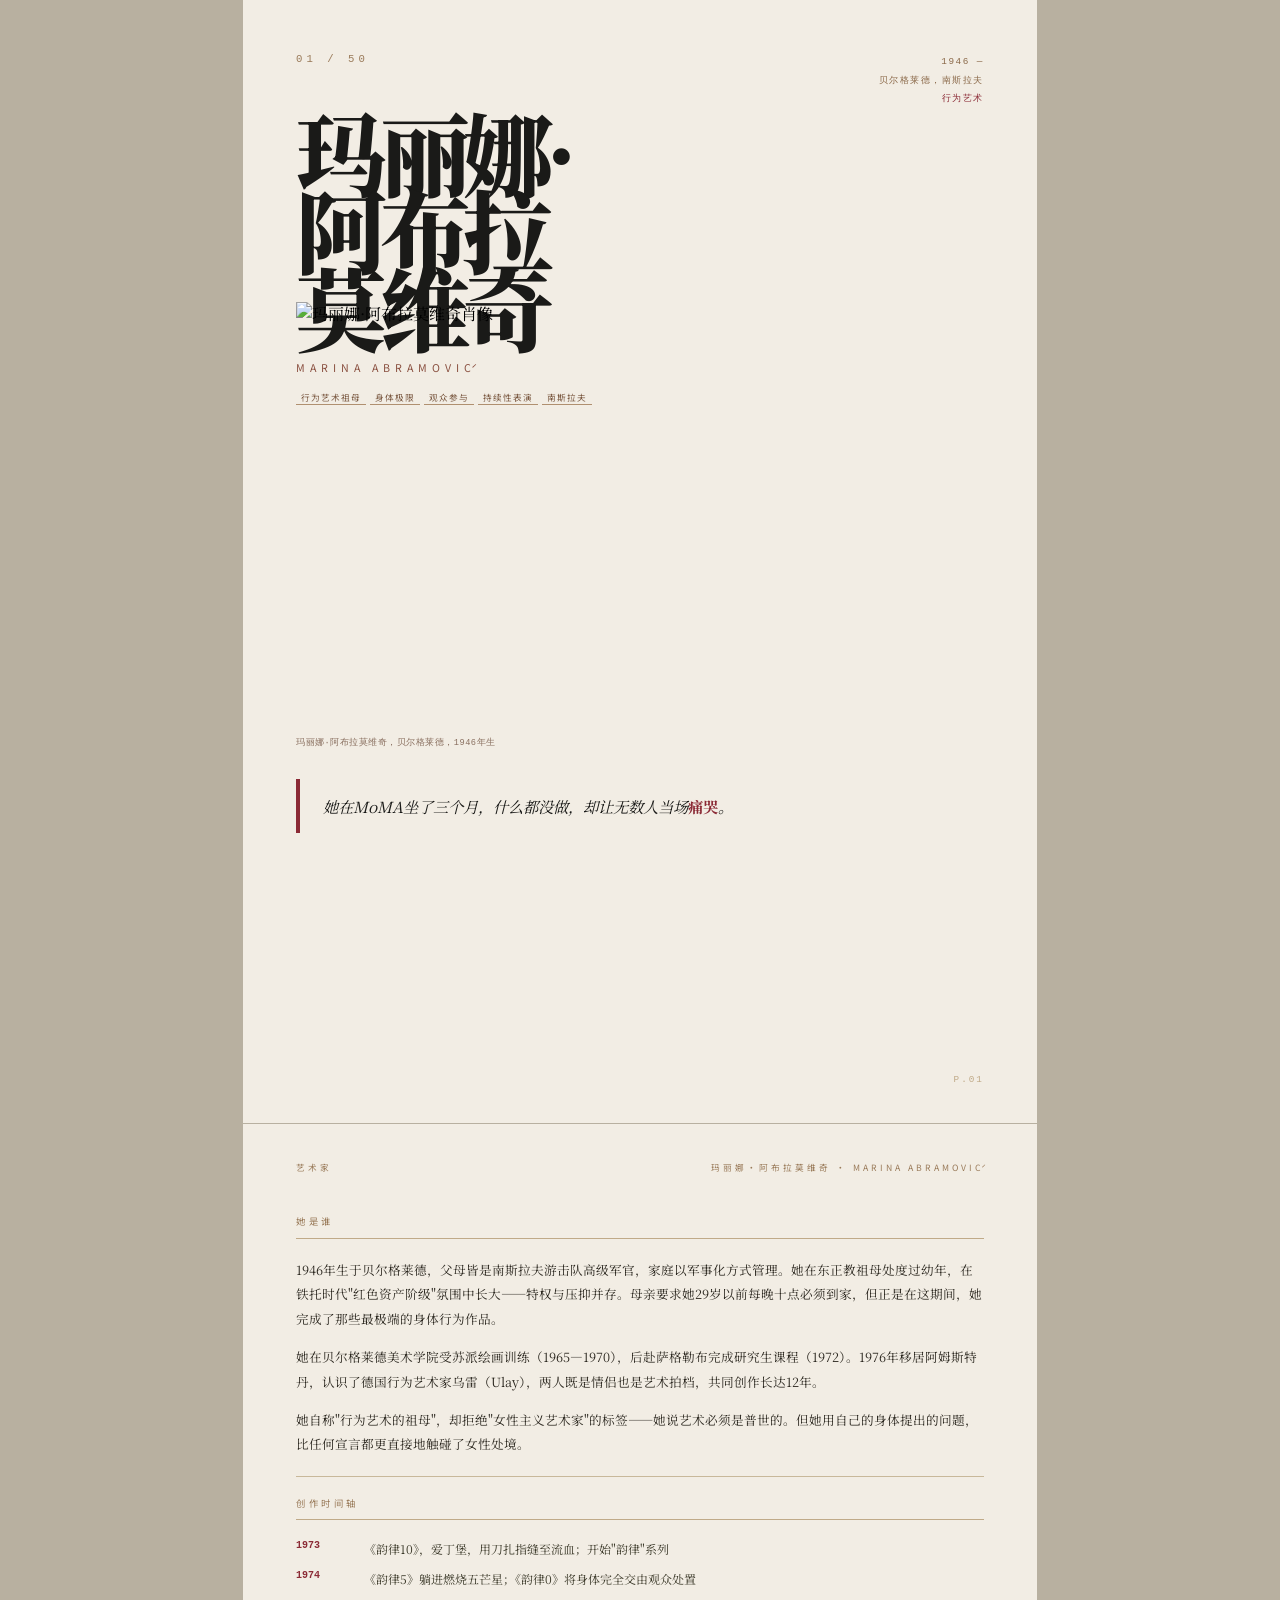
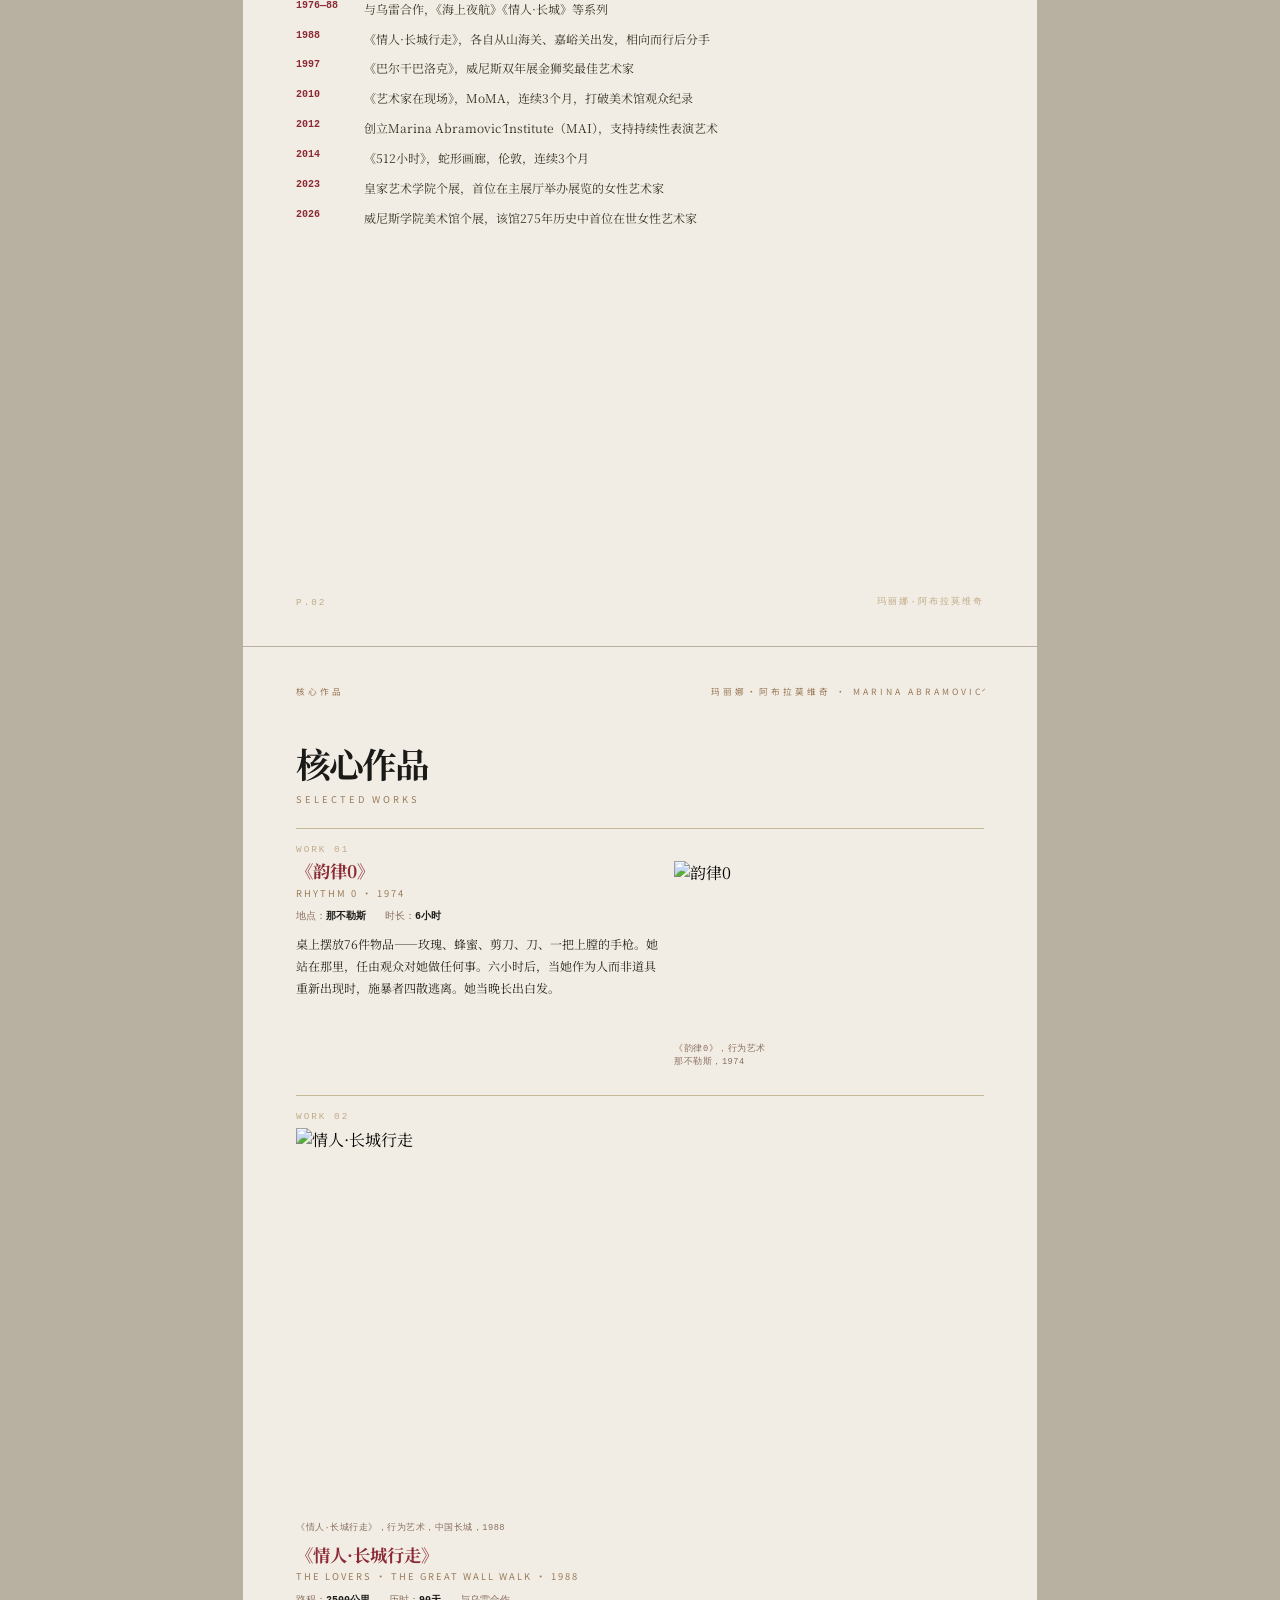
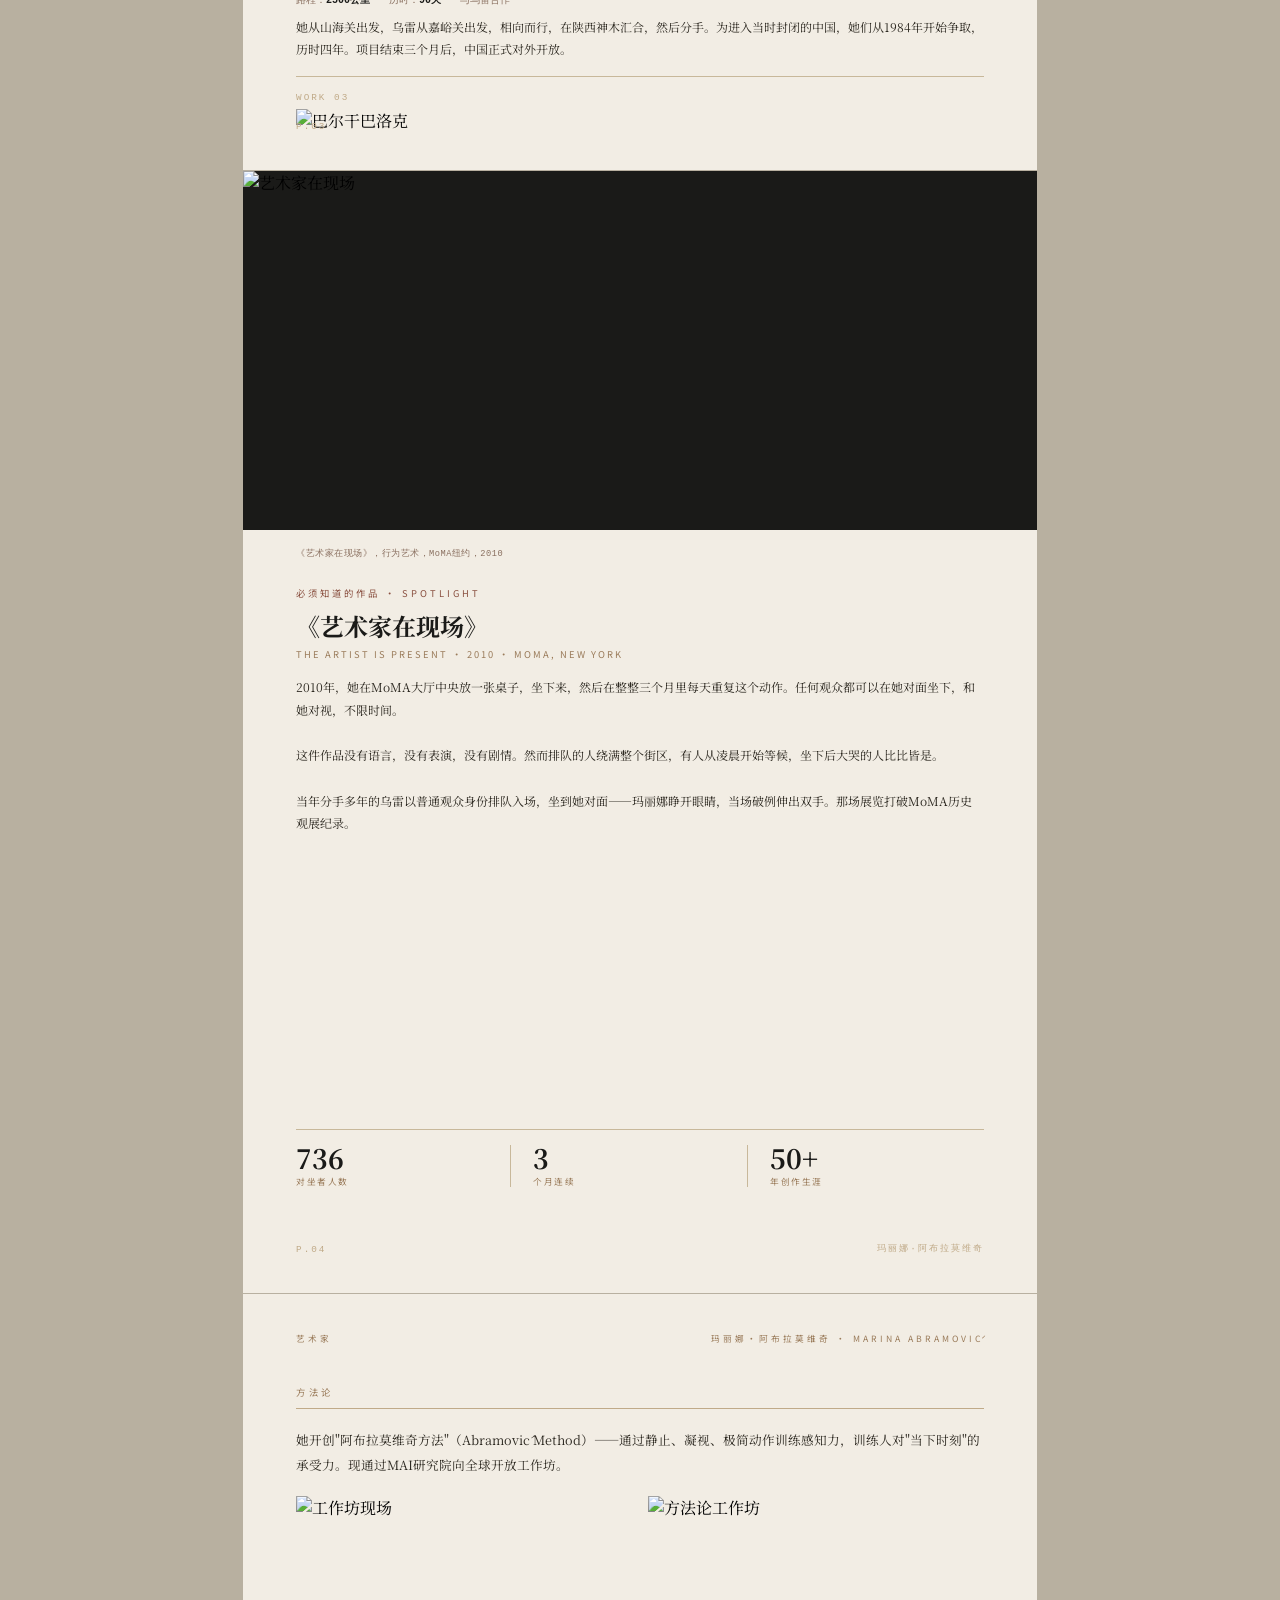
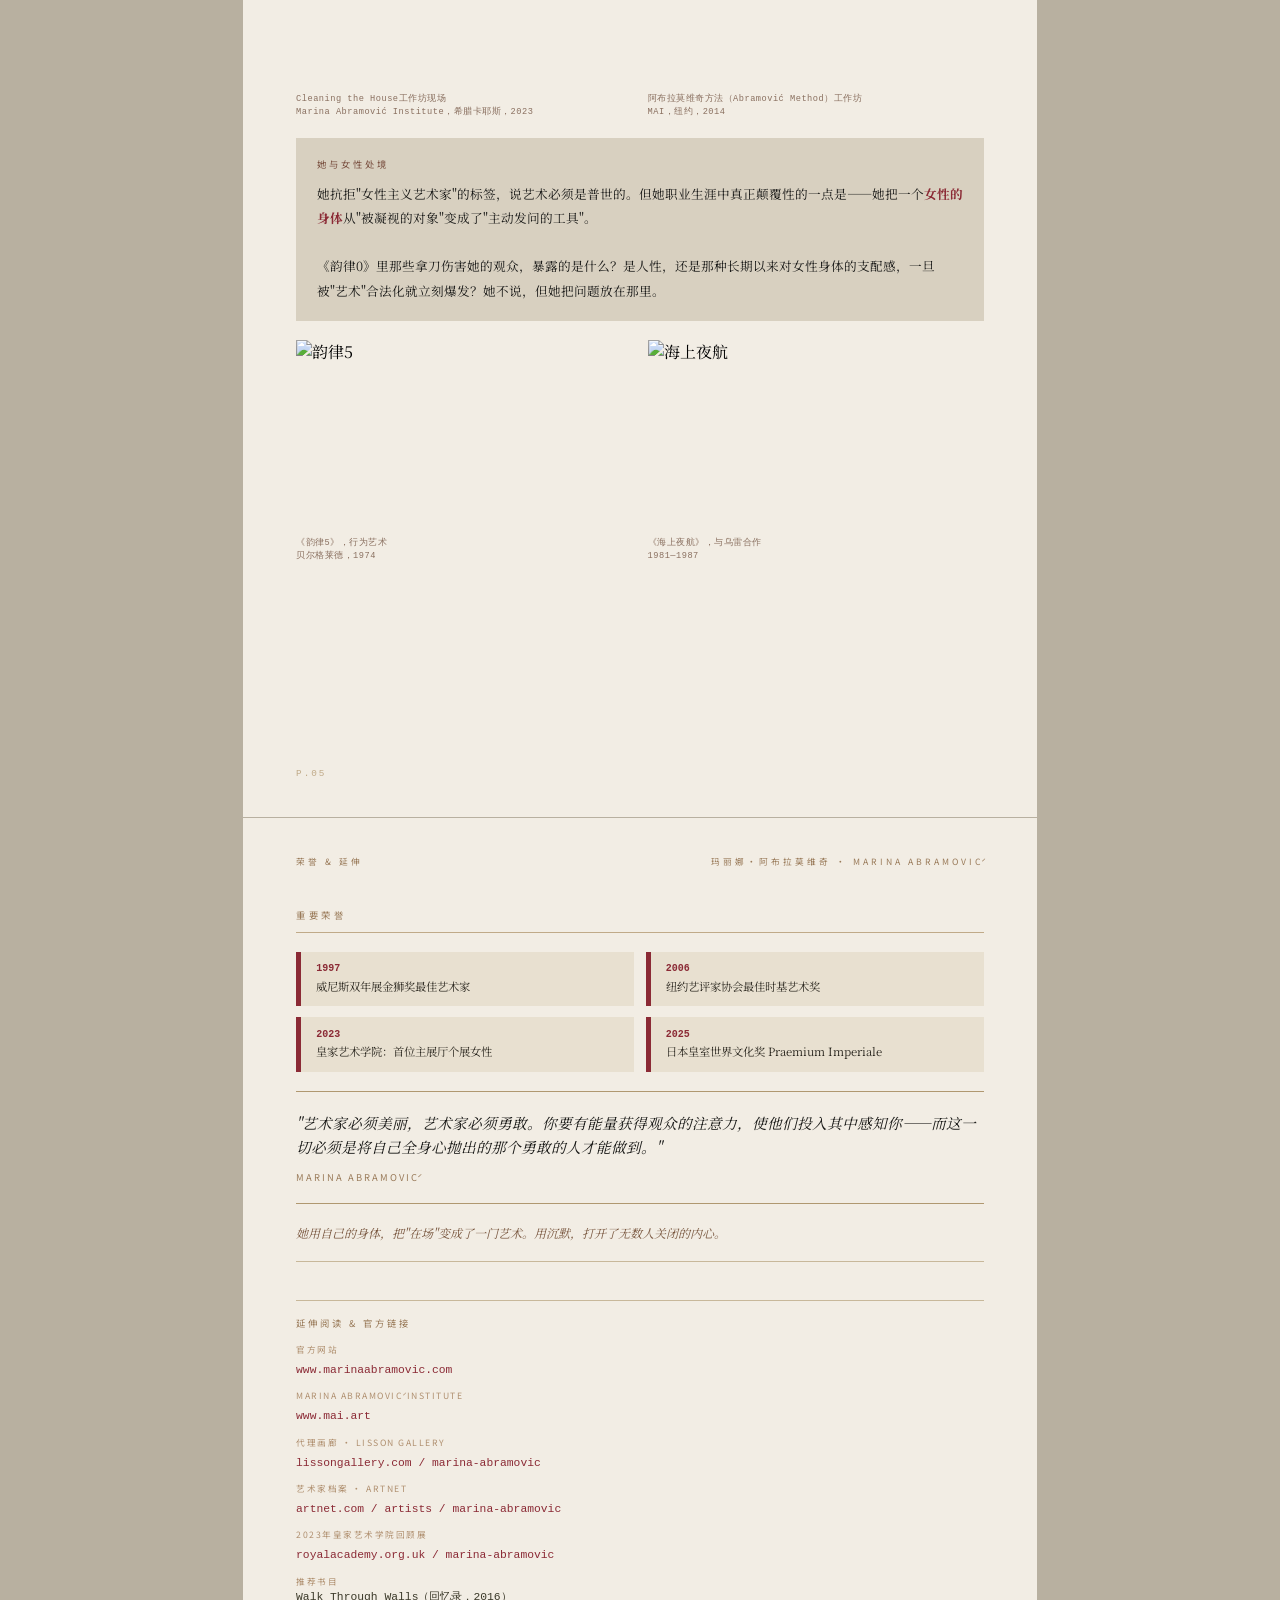
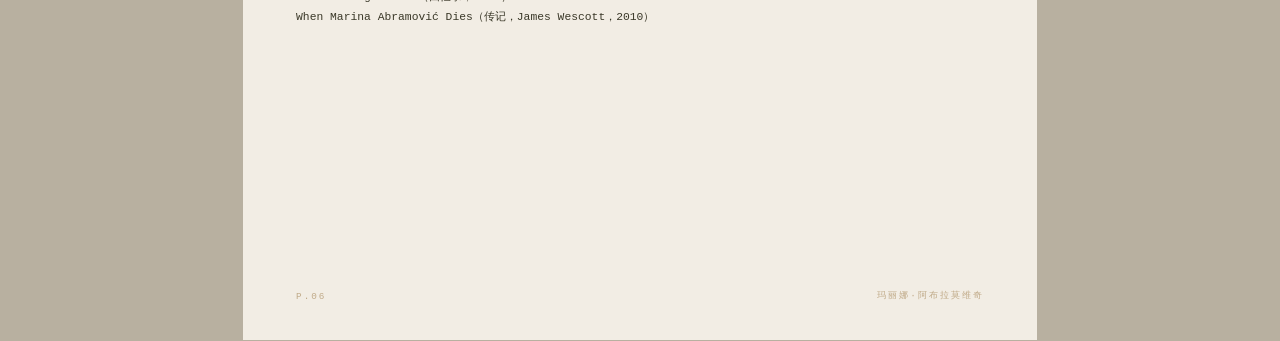
==== artists/01_marina-abramovic/index.html @ 25cc2d04 "Add files via upload" ====
<!DOCTYPE html>
<html lang="zh">
<head>
<meta charset="UTF-8">
<meta name="viewport" content="width=device-width, initial-scale=1.0">
<title>01 玛丽娜·阿布拉莫维奇 · 50位当代女性艺术家</title>
<link rel="stylesheet" href="../../shared/style.css">
<style>
/* ── Page 1 cover layout ── */
.p1-num  { position:absolute; top:14mm; left:var(--pad); font-family:var(--mono); font-size:8pt; letter-spacing:4px; color:var(--gold); }
.p1-meta { position:absolute; top:14mm; right:var(--pad); text-align:right; font-family:var(--mono); font-size:7pt; letter-spacing:1.5px; color:#8A6848; line-height:2; }
.p1-name-block { position:absolute; top:30mm; left:var(--pad); right:var(--pad); }
.p1-name-cn { font-size:68pt; font-weight:900; color:var(--ink); line-height:0.85; letter-spacing:-2mm; }
.p1-name-en { font-family:var(--sans); font-size:8pt; letter-spacing:5px; color:#8A5040; text-transform:uppercase; margin-top:4mm; }
.p1-photo { position:absolute; top:80mm; left:var(--pad); right:var(--pad); height:110mm; overflow:hidden; }
.p1-caption-area { position:absolute; top:193mm; left:var(--pad); right:var(--pad); }
.p1-hook { position:absolute; top:206mm; left:var(--pad); right:var(--pad); padding:4mm 4mm 4mm 6mm; border-left:1.2mm solid var(--wine); }
.p1-hook-text { font-size:11.5pt; font-style:italic; color:var(--ink); line-height:1.6; }
.hook-accent { color:var(--wine); font-style:normal; font-weight:700; }

/* ── Page inner wrapper ── */
.inner { position:absolute; top:24mm; left:var(--pad); right:var(--pad); bottom:18mm; }

/* ── Page 4 spotlight hero ── */
.hero { position:absolute; top:0; left:0; right:0; height:95mm; overflow:hidden; background:var(--ink); }
.hero-caption { position:absolute; top:98mm; left:var(--pad); right:var(--pad); }
.spotlight-body { position:absolute; top:110mm; left:var(--pad); right:var(--pad); }
.stat-strip-abs { position:absolute; bottom:28mm; left:var(--pad); right:var(--pad); }
</style>
</head>
<body>

<!-- ══ PAGE 1 · 封面 ══ -->
<div class="page" style="height:297mm">
  <div class="p1-num">01 / 50</div>
  <div class="p1-meta">1946 —<br>贝尔格莱德，南斯拉夫<br><span style="color:var(--wine)">行为艺术</span></div>

  <div class="p1-name-block">
    <div class="p1-name-cn">玛丽娜·<br>阿布拉<br>莫维奇</div>
    <div class="p1-name-en">Marina Abramović</div>
    <div class="tags" style="margin-top:4mm">
      <span class="tag">行为艺术祖母</span>
      <span class="tag">身体极限</span>
      <span class="tag">观众参与</span>
      <span class="tag">持续性表演</span>
      <span class="tag">南斯拉夫</span>
    </div>
  </div>

  <div class="p1-photo">
    <img class="img-fill" src="1.jpg" alt="玛丽娜·阿布拉莫维奇肖像">
  </div>
  <div class="p1-caption-area">
    <div class="img-caption">玛丽娜·阿布拉莫维奇，贝尔格莱德，1946年生</div>
  </div>
  <div class="p1-hook">
    <div class="p1-hook-text">她在MoMA坐了三个月，什么都没做，却让无数人当场<span class="hook-accent">痛哭</span>。</div>
  </div>

  <div class="pg-num r">P.01</div>
</div>

<!-- ══ PAGE 2 · 人物介绍 + 时间轴 ══ -->
<div class="page" style="height:297mm">
  <div class="running-head"><span class="rh">艺术家</span><span class="rh">玛丽娜·阿布拉莫维奇 · Marina Abramović</span></div>
  <div class="inner">
    <div class="sec-label">她是谁</div>
    <div class="body-p">1946年生于贝尔格莱德，父母皆是南斯拉夫游击队高级军官，家庭以军事化方式管理。她在东正教祖母处度过幼年，在铁托时代"红色资产阶级"氛围中长大——特权与压抑并存。母亲要求她29岁以前每晚十点必须到家，但正是在这期间，她完成了那些最极端的身体行为作品。</div>
    <div class="body-p">她在贝尔格莱德美术学院受苏派绘画训练（1965—1970），后赴萨格勒布完成研究生课程（1972）。1976年移居阿姆斯特丹，认识了德国行为艺术家乌雷（Ulay），两人既是情侣也是艺术拍档，共同创作长达12年。</div>
    <div class="body-p">她自称"行为艺术的祖母"，却拒绝"女性主义艺术家"的标签——她说艺术必须是普世的。但她用自己的身体提出的问题，比任何宣言都更直接地触碰了女性处境。</div>

    <div class="vspace-m"></div>
    <div class="hr"></div>
    <div class="vspace-m"></div>

    <div class="sec-label">创作时间轴</div>
    <div class="tl-grid">
      <div class="tl-year">1973</div><div class="tl-text">《韵律10》，爱丁堡，用刀扎指缝至流血；开始"韵律"系列</div>
      <div class="tl-year">1974</div><div class="tl-text">《韵律5》躺进燃烧五芒星；《韵律0》将身体完全交由观众处置</div>
      <div class="tl-year">1976—88</div><div class="tl-text">与乌雷合作，《海上夜航》《情人·长城》等系列</div>
      <div class="tl-year">1988</div><div class="tl-text">《情人·长城行走》，各自从山海关、嘉峪关出发，相向而行后分手</div>
      <div class="tl-year">1997</div><div class="tl-text">《巴尔干巴洛克》，威尼斯双年展金狮奖最佳艺术家</div>
      <div class="tl-year">2010</div><div class="tl-text">《艺术家在现场》，MoMA，连续3个月，打破美术馆观众纪录</div>
      <div class="tl-year">2012</div><div class="tl-text">创立Marina Abramović Institute（MAI），支持持续性表演艺术</div>
      <div class="tl-year">2014</div><div class="tl-text">《512小时》，蛇形画廊，伦敦，连续3个月</div>
      <div class="tl-year">2023</div><div class="tl-text">皇家艺术学院个展，首位在主展厅举办展览的女性艺术家</div>
      <div class="tl-year">2026</div><div class="tl-text">威尼斯学院美术馆个展，该馆275年历史中首位在世女性艺术家</div>
    </div>
  </div>
  <div class="pg-num l">P.02</div>
  <div class="pg-num r">玛丽娜·阿布拉莫维奇</div>
</div>

<!-- ══ PAGE 3 · 核心作品 ══ -->
<div class="page" style="height:297mm">
  <div class="running-head"><span class="rh">核心作品</span><span class="rh">玛丽娜·阿布拉莫维奇 · Marina Abramović</span></div>
  <div class="inner">
    <div class="works-title">核心作品</div>
    <div class="works-sub">Selected Works</div>

    <div class="work-block">
      <div class="work-num">WORK 01</div>
      <div class="cf">
        <div class="work-float">
          <img class="img-fit" src="2.jpg" alt="韵律0" style="aspect-ratio:16/9">
          <div class="img-caption">《韵律0》，行为艺术<br>那不勒斯，1974</div>
        </div>
        <div class="work-name-cn">《韵律0》</div>
        <div class="work-name-en">Rhythm 0 · 1974</div>
        <div class="work-meta">
          <span class="wm">地点：<b>那不勒斯</b></span>
          <span class="wm">时长：<b>6小时</b></span>
        </div>
        <div class="work-desc">桌上摆放76件物品——玫瑰、蜂蜜、剪刀、刀、一把上膛的手枪。她站在那里，任由观众对她做任何事。六小时后，当她作为人而非道具重新出现时，施暴者四散逃离。她当晚长出白发。</div>
      </div>
    </div>

    <div class="work-block">
      <div class="work-num">WORK 02</div>
      <img class="img-fit" src="3.jpg" alt="情人·长城行走" style="aspect-ratio:16/9;margin-bottom:2mm">
      <div class="img-caption" style="margin-bottom:2.5mm">《情人·长城行走》，行为艺术，中国长城，1988</div>
      <div class="work-name-cn">《情人·长城行走》</div>
      <div class="work-name-en">The Lovers · The Great Wall Walk · 1988</div>
      <div class="work-meta">
        <span class="wm">路程：<b>2500公里</b></span>
        <span class="wm">历时：<b>90天</b></span>
        <span class="wm">与乌雷合作</span>
      </div>
      <div class="work-desc">她从山海关出发，乌雷从嘉峪关出发，相向而行，在陕西神木汇合，然后分手。为进入当时封闭的中国，她们从1984年开始争取，历时四年。项目结束三个月后，中国正式对外开放。</div>
    </div>

    <div class="work-block">
      <div class="work-num">WORK 03</div>
      <img class="img-fit" src="4.jpg" alt="巴尔干巴洛克" style="aspect-ratio:16/9;margin-bottom:2mm">
      <div class="img-caption" style="margin-bottom:2.5mm">《巴尔干巴洛克》，行为装置，威尼斯双年展，1997</div>
      <div class="work-name-cn">《巴尔干巴洛克》</div>
      <div class="work-name-en">Balkan Baroque · 1997</div>
      <div class="work-meta">
        <span class="wm">地点：<b>威尼斯双年展</b></span>
        <span class="wm">时长：<b>4天×6小时</b></span>
        <span class="wm" style="color:var(--wine)">金狮奖</span>
      </div>
      <div class="work-desc">她在2500根带血牛骨中坐下，边清洗骨头边唱南斯拉夫民谣。前南斯拉夫战争正酣。这是挽歌，是控诉，也是对一个已消亡的祖国的哀悼。</div>
    </div>
  </div>
  <div class="pg-num l">P.03</div>
</div>

<!-- ══ PAGE 4 · Spotlight ══ -->
<div class="page" style="height:297mm">
  <div class="hero">
    <img class="img-fill" src="5.jpg" alt="艺术家在现场">
  </div>
  <div class="hero-caption">
    <div class="img-caption">《艺术家在现场》，行为艺术，MoMA纽约，2010</div>
  </div>
  <div class="spotlight-body">
    <div class="sp-kicker">必须知道的作品 · Spotlight</div>
    <div class="sp-title">《艺术家在现场》</div>
    <div class="sp-en">The Artist Is Present · 2010 · MoMA, New York</div>
    <div class="sp-text">2010年，她在MoMA大厅中央放一张桌子，坐下来，然后在整整三个月里每天重复这个动作。任何观众都可以在她对面坐下，和她对视，不限时间。<br><br>这件作品没有语言，没有表演，没有剧情。然而排队的人绕满整个街区，有人从凌晨开始等候，坐下后大哭的人比比皆是。<br><br>当年分手多年的乌雷以普通观众身份排队入场，坐到她对面——玛丽娜睁开眼睛，当场破例伸出双手。那场展览打破MoMA历史观展纪录。</div>
  </div>
  <div class="stat-strip-abs">
    <div class="stat-strip">
      <div class="stat-item"><div class="stat-n">736</div><div class="stat-l">对坐者人数</div></div>
      <div class="stat-item"><div class="stat-n">3</div><div class="stat-l">个月连续</div></div>
      <div class="stat-item"><div class="stat-n">50+</div><div class="stat-l">年创作生涯</div></div>
    </div>
  </div>
  <div class="pg-num l">P.04</div>
  <div class="pg-num r">玛丽娜·阿布拉莫维奇</div>
</div>

<!-- ══ PAGE 5 · 方法论 + 女性处境 ══ -->
<div class="page" style="height:297mm">
  <div class="running-head"><span class="rh">艺术家</span><span class="rh">玛丽娜·阿布拉莫维奇 · Marina Abramović</span></div>
  <div class="inner">
    <div class="sec-label">方法论</div>
    <div class="body-p">她开创"阿布拉莫维奇方法"（Abramović Method）——通过静止、凝视、极简动作训练感知力，训练人对"当下时刻"的承受力。现通过MAI研究院向全球开放工作坊。</div>

    <div class="vspace-m"></div>
    <div class="img-2col">
      <div>
        <img class="img-fit" src="6.jpg" alt="工作坊现场" style="aspect-ratio:16/9">
        <div class="img-caption">Cleaning the House工作坊现场<br>Marina Abramović Institute，希腊卡耶斯，2023</div>
      </div>
      <div>
        <img class="img-fit" src="7.jpg" alt="方法论工作坊" style="aspect-ratio:16/9">
        <div class="img-caption">阿布拉莫维奇方法（Abramović Method）工作坊<br>MAI，纽约，2014</div>
      </div>
    </div>

    <div class="vspace-m"></div>
    <div class="feminist-box">
      <div class="fb-kicker">她与女性处境</div>
      <div class="fb-text">她抗拒"女性主义艺术家"的标签，说艺术必须是普世的。但她职业生涯中真正颠覆性的一点是——她把一个<span class="fb-accent">女性的身体</span>从"被凝视的对象"变成了"主动发问的工具"。<br><br>《韵律0》里那些拿刀伤害她的观众，暴露的是什么？是人性，还是那种长期以来对女性身体的支配感，一旦被"艺术"合法化就立刻爆发？她不说，但她把问题放在那里。</div>
    </div>

    <div class="vspace-m"></div>
    <div class="img-2col">
      <div>
        <img class="img-fit" src="8.jpg" alt="韵律5" style="aspect-ratio:16/9">
        <div class="img-caption">《韵律5》，行为艺术<br>贝尔格莱德，1974</div>
      </div>
      <div>
        <img class="img-fit" src="9.jpg" alt="海上夜航" style="aspect-ratio:16/9">
        <div class="img-caption">《海上夜航》，与乌雷合作<br>1981—1987</div>
      </div>
    </div>
  </div>
  <div class="pg-num l">P.05</div>
</div>

<!-- ══ PAGE 6 · 荣誉 + 引言 + 链接 ══ -->
<div class="page" style="height:297mm">
  <div class="running-head"><span class="rh">荣誉 &amp; 延伸</span><span class="rh">玛丽娜·阿布拉莫维奇 · Marina Abramović</span></div>
  <div class="inner">
    <div class="sec-label">重要荣誉</div>
    <div class="awards-grid">
      <div class="award-item"><div class="award-yr">1997</div><div class="award-txt">威尼斯双年展金狮奖最佳艺术家</div></div>
      <div class="award-item"><div class="award-yr">2006</div><div class="award-txt">纽约艺评家协会最佳时基艺术奖</div></div>
      <div class="award-item"><div class="award-yr">2023</div><div class="award-txt">皇家艺术学院：首位主展厅个展女性</div></div>
      <div class="award-item"><div class="award-yr">2025</div><div class="award-txt">日本皇室世界文化奖 Praemium Imperiale</div></div>
    </div>

    <div class="quote-wrap">
      <div class="q-text">"艺术家必须美丽，艺术家必须勇敢。你要有能量获得观众的注意力，使他们投入其中感知你——而这一切必须是将自己全身心抛出的那个勇敢的人才能做到。"</div>
      <div class="q-attr">Marina Abramović</div>
    </div>
    <div class="closing-line">她用自己的身体，把"在场"变成了一门艺术。用沉默，打开了无数人关闭的内心。</div>

    <div class="vspace-m"></div>
    <div class="hr"></div>
    <div class="vspace-m"></div>

    <div class="links-section">
      <div class="links-kicker">延伸阅读 &amp; 官方链接</div>
      <div class="link-row"><div class="link-type">官方网站</div><a class="link-url" href="http://www.marinaabramovic.com" target="_blank">www.marinaabramovic.com</a></div>
      <div class="link-row"><div class="link-type">Marina Abramović Institute</div><a class="link-url" href="https://www.mai.art" target="_blank">www.mai.art</a></div>
      <div class="link-row"><div class="link-type">代理画廊 · Lisson Gallery</div><a class="link-url" href="https://www.lissongallery.com/artists/marina-abramovic" target="_blank">lissongallery.com / marina-abramovic</a></div>
      <div class="link-row"><div class="link-type">艺术家档案 · Artnet</div><a class="link-url" href="https://www.artnet.com/artists/marina-abramovic/" target="_blank">artnet.com / artists / marina-abramovic</a></div>
      <div class="link-row"><div class="link-type">2023年皇家艺术学院回顾展</div><a class="link-url" href="https://www.royalacademy.org.uk/exhibition/marina-abramovic" target="_blank">royalacademy.org.uk / marina-abramovic</a></div>
      <div class="link-row"><div class="link-type">推荐书目</div><div class="link-note">Walk Through Walls（回忆录，2016）<br>When Marina Abramović Dies（传记，James Wescott，2010）</div></div>
    </div>
  </div>
  <div class="pg-num l">P.06</div>
  <div class="pg-num r">玛丽娜·阿布拉莫维奇</div>
</div>

</body>
</html>
---- shared/style.css ----
@import url('https://fonts.googleapis.com/css2?family=Noto+Serif+SC:wght@300;400;700;900&family=Noto+Sans+SC:wght@300;400;700&display=swap');

* { margin: 0; padding: 0; box-sizing: border-box; }

@page { size: 210mm 297mm; margin: 0; }

@media print {
  * {
    -webkit-print-color-adjust: exact !important;
    print-color-adjust: exact !important;
  }
  .page { page-break-after: always; box-shadow: none !important; }
  .page:last-child { page-break-after: avoid; }
}

/* ── Root vars ── */
:root {
  --bg:        #F2EDE4;
  --bg-dark:   #D8D0C0;
  --ink:       #1A1A18;
  --ink-mid:   #2C2820;
  --ink-light: #3A3828;
  --gold:      #9A7B5A;
  --gold-lt:   #C0AA88;
  --gold-pale: #E8E0D0;
  --wine:      #8B2A35;
  --rule:      #C8B89A;
  --mono:      'Courier New', monospace;
  --serif:     'Noto Serif SC', Georgia, serif;
  --sans:      'Noto Sans SC', sans-serif;
  --page-w:    210mm;
  --page-h:    297mm;
  --pad:       14mm;
}

body {
  font-family: var(--serif);
  background: #B8B0A0;
  /* iframe mode: no background gutter needed */
}

/* ── A4 page ── */
.page {
  width: var(--page-w);
  min-height: var(--page-h);
  background: var(--bg);
  margin: 0 auto 1px;
  position: relative;
  overflow: hidden;
}

/* ── Responsive for iframe / screen ── */
@media screen and (max-width: 900px) {
  :root { --pad: 7mm; }
  .page { width: 100%; min-height: auto; }
  .name-cn { font-size: 48pt !important; }
}

/* ── Images ── */
.img-fill  { width: 100%; height: 100%; object-fit: cover; display: block; }
.img-fit   { width: 100%; height: auto; display: block; object-fit: cover; }

.img-caption {
  font-family: var(--mono);
  font-size: 6.5pt;
  color: #8A7060;
  letter-spacing: 0.5px;
  line-height: 1.5;
  margin-top: 2mm;
}

/* ── Running head ── */
.running-head {
  position: absolute;
  top: 10mm;
  left: var(--pad);
  right: var(--pad);
  display: flex;
  justify-content: space-between;
  align-items: center;
}
.rh { font-family: var(--sans); font-size: 6.5pt; letter-spacing: 3px; color: var(--gold); text-transform: uppercase; }

/* ── Page number ── */
.pg-num {
  position: absolute;
  bottom: 10mm;
  font-family: var(--mono);
  font-size: 7pt;
  color: var(--gold-lt);
  letter-spacing: 2px;
}
.pg-num.l { left: var(--pad); }
.pg-num.r { right: var(--pad); }

/* ── Dividers ── */
.hr { width: 100%; height: 0.3mm; background: var(--rule); }
.vspace-s { height: 3mm; }
.vspace-m { height: 5mm; }
.vspace-l { height: 8mm; }

/* ── Section label ── */
.sec-label {
  font-family: var(--sans);
  font-size: 7pt;
  letter-spacing: 3.5px;
  color: var(--gold);
  text-transform: uppercase;
  padding-bottom: 2.5mm;
  border-bottom: 0.3mm solid var(--gold-lt);
  margin-bottom: 5mm;
}

/* ── Body text ── */
.body-p { font-size: 9.5pt; line-height: 1.95; color: var(--ink-mid); }
.body-p + .body-p { margin-top: 3.5mm; }

/* ── Timeline ── */
.tl-grid { display: grid; grid-template-columns: 15mm 1fr; gap: 2.5mm 3mm; }
.tl-year { font-family: var(--mono); font-size: 7.5pt; color: var(--wine); font-weight: 700; padding-top: 1px; }
.tl-text { font-size: 9pt; line-height: 1.7; color: var(--ink-light); }

/* ── Works ── */
.works-title { font-size: 26pt; font-weight: 700; color: var(--ink); letter-spacing: -0.5mm; margin-bottom: 1mm; }
.works-sub { font-family: var(--sans); font-size: 7pt; letter-spacing: 3px; color: var(--gold); text-transform: uppercase; margin-bottom: 6mm; }

.work-block { padding: 4mm 0; border-top: 0.3mm solid var(--rule); }
.work-block:last-child { border-bottom: 0.3mm solid var(--rule); }
.work-num { font-family: var(--mono); font-size: 7pt; letter-spacing: 2px; color: var(--gold-lt); margin-bottom: 1.5mm; }
.work-name-cn { font-size: 13pt; font-weight: 700; color: var(--wine); line-height: 1.1; }
.work-name-en { font-family: var(--sans); font-size: 7pt; letter-spacing: 2px; color: var(--gold); text-transform: uppercase; margin: 1.5mm 0 2.5mm; }
.work-meta { display: flex; gap: 5mm; margin-bottom: 2.5mm; flex-wrap: wrap; }
.wm { font-family: var(--mono); font-size: 7.5pt; color: #8A7060; }
.wm b { color: var(--ink); font-weight: 700; }
.work-desc { font-size: 9pt; line-height: 1.85; color: var(--ink-mid); }
.work-float { float: right; width: 45%; margin: 0 0 3mm 4mm; }
.cf::after { content: ''; display: table; clear: both; }

/* ── Spotlight ── */
.sp-kicker { font-family: var(--sans); font-size: 7pt; letter-spacing: 3px; color: #8A5040; text-transform: uppercase; margin-bottom: 2mm; }
.sp-title { font-size: 18pt; font-weight: 700; color: var(--ink); margin-bottom: 1mm; }
.sp-en { font-family: var(--sans); font-size: 7pt; letter-spacing: 2px; color: var(--gold); text-transform: uppercase; margin-bottom: 4mm; }
.sp-text { font-size: 9pt; line-height: 1.9; color: var(--ink-mid); }

/* ── Stats ── */
.stat-strip { display: flex; gap: 0; border-top: 0.3mm solid var(--rule); padding-top: 4mm; margin-top: 5mm; }
.stat-item { flex: 1; }
.stat-item + .stat-item { border-left: 0.3mm solid var(--rule); padding-left: 6mm; }
.stat-n { font-size: 20pt; font-weight: 700; color: var(--ink); line-height: 1; }
.stat-l { font-family: var(--sans); font-size: 6.5pt; letter-spacing: 1.5px; color: var(--gold); text-transform: uppercase; margin-top: 1mm; }

/* ── 2-col image grid ── */
.img-2col { display: grid; grid-template-columns: 1fr 1fr; gap: 4mm; }

/* ── Feminist block ── */
.feminist-box { background: var(--bg-dark); padding: 5mm 5.5mm; }
.fb-kicker { font-family: var(--sans); font-size: 7pt; letter-spacing: 3px; color: #7A5040; text-transform: uppercase; margin-bottom: 3mm; }
.fb-text { font-size: 9.5pt; line-height: 1.9; color: var(--ink); }
.fb-accent { color: var(--wine); font-weight: 700; }

/* ── Awards ── */
.awards-grid { display: grid; grid-template-columns: 1fr 1fr; gap: 3mm; margin-top: 3mm; }
.award-item { padding: 3mm 4mm; background: var(--gold-pale); border-left: 1.5mm solid var(--wine); }
.award-yr { font-family: var(--mono); font-size: 7.5pt; color: var(--wine); font-weight: 700; }
.award-txt { font-size: 8.5pt; color: var(--ink-mid); margin-top: 1mm; line-height: 1.5; }

/* ── Quote ── */
.quote-wrap { padding: 5mm 0; border-top: 0.3mm solid #B09870; border-bottom: 0.3mm solid #B09870; margin: 5mm 0; }
.q-text { font-size: 11pt; font-style: italic; color: var(--ink); line-height: 1.7; }
.q-attr { font-family: var(--sans); font-size: 7pt; letter-spacing: 2px; color: var(--gold); margin-top: 2.5mm; text-transform: uppercase; }
.closing-line { font-size: 9pt; font-style: italic; color: #7A5840; line-height: 1.6; }

/* ── Links ── */
.links-section { margin-top: 5mm; padding-top: 4mm; border-top: 0.3mm solid var(--rule); }
.links-kicker { font-family: var(--sans); font-size: 7pt; letter-spacing: 3px; color: var(--gold); text-transform: uppercase; margin-bottom: 3.5mm; }
.link-row { margin-bottom: 3mm; }
.link-type { font-family: var(--sans); font-size: 6.5pt; letter-spacing: 1.5px; color: #B09070; text-transform: uppercase; }
.link-url { font-family: var(--mono); font-size: 8.5pt; color: var(--wine); text-decoration: none; }
.link-url:hover { text-decoration: underline; }
.link-note { font-family: var(--mono); font-size: 8.5pt; color: var(--ink-light); line-height: 1.8; }

/* ── Tags ── */
.tags { display: flex; flex-wrap: wrap; gap: 4px; }
.tag { font-family: var(--sans); font-size: 6.5pt; color: #7A5840; letter-spacing: 1px; text-transform: uppercase; padding: 1px 5px; border-bottom: 0.3mm solid #B09070; }
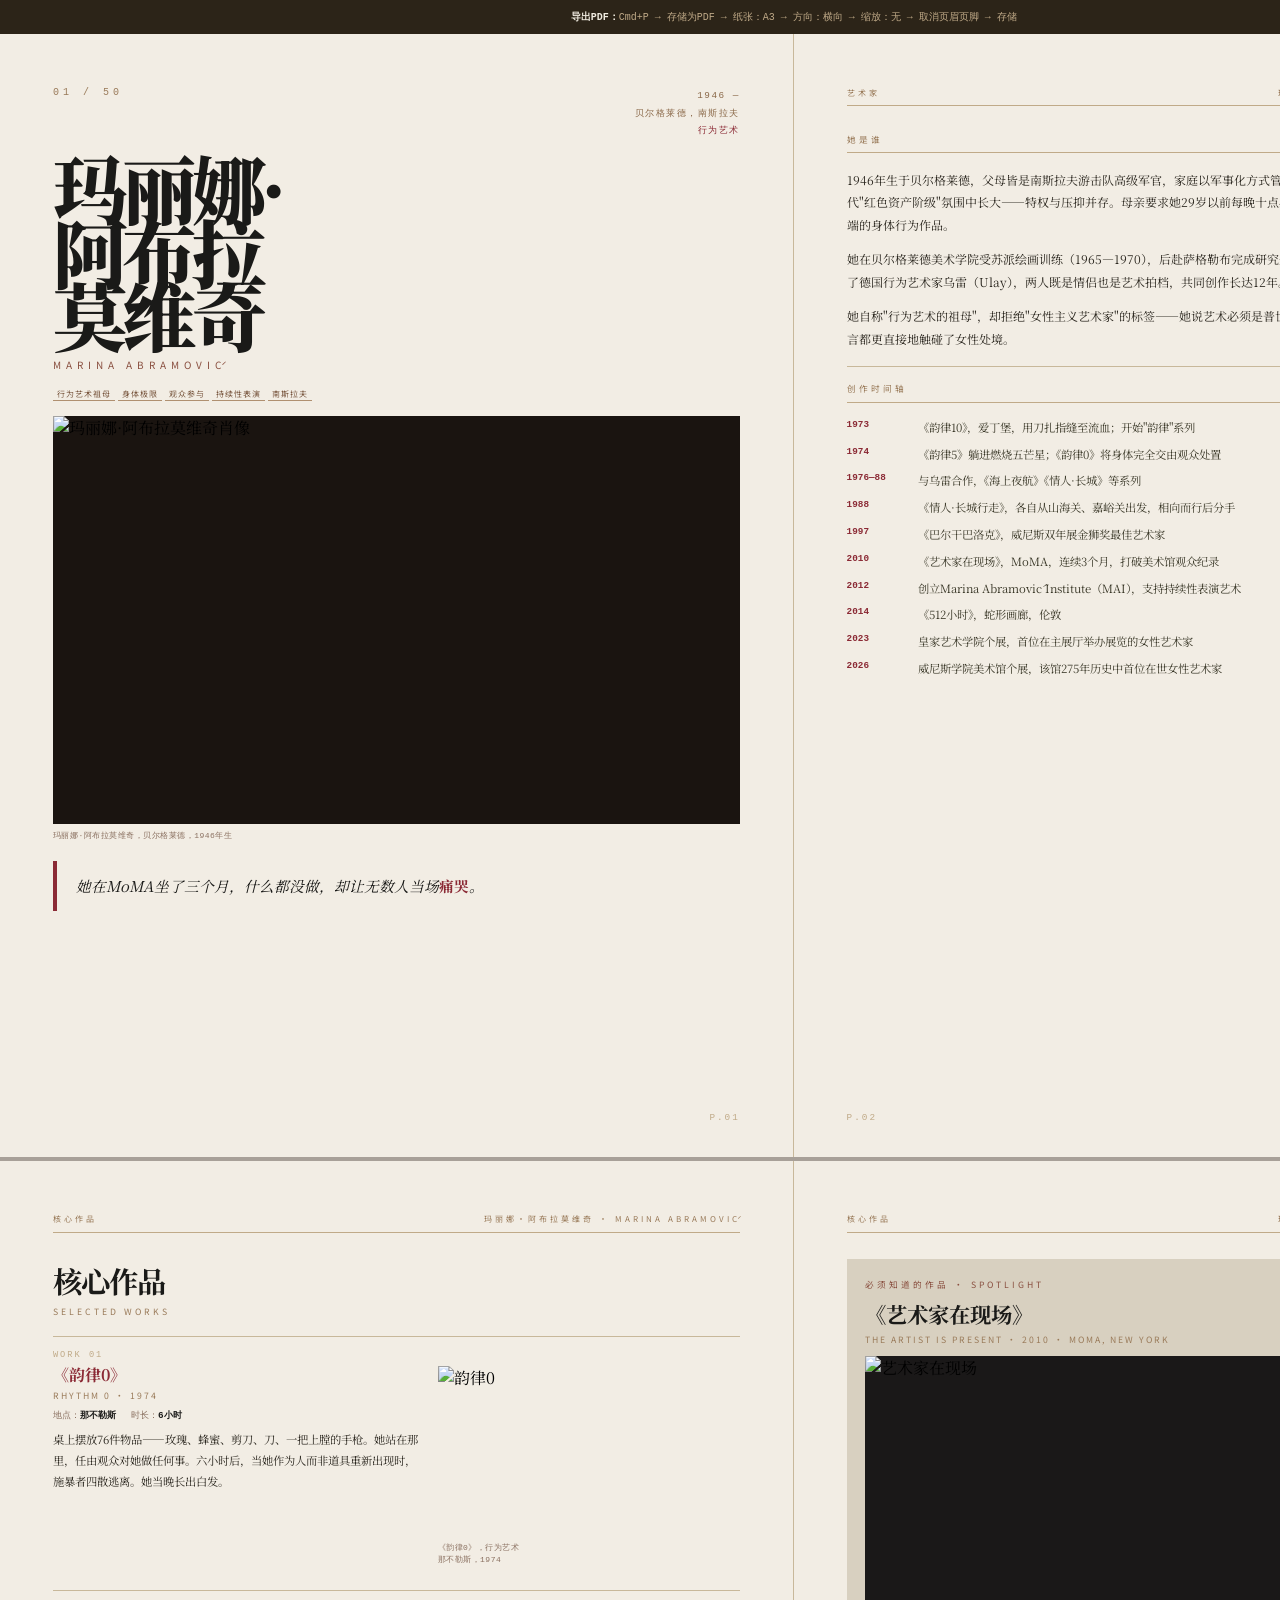
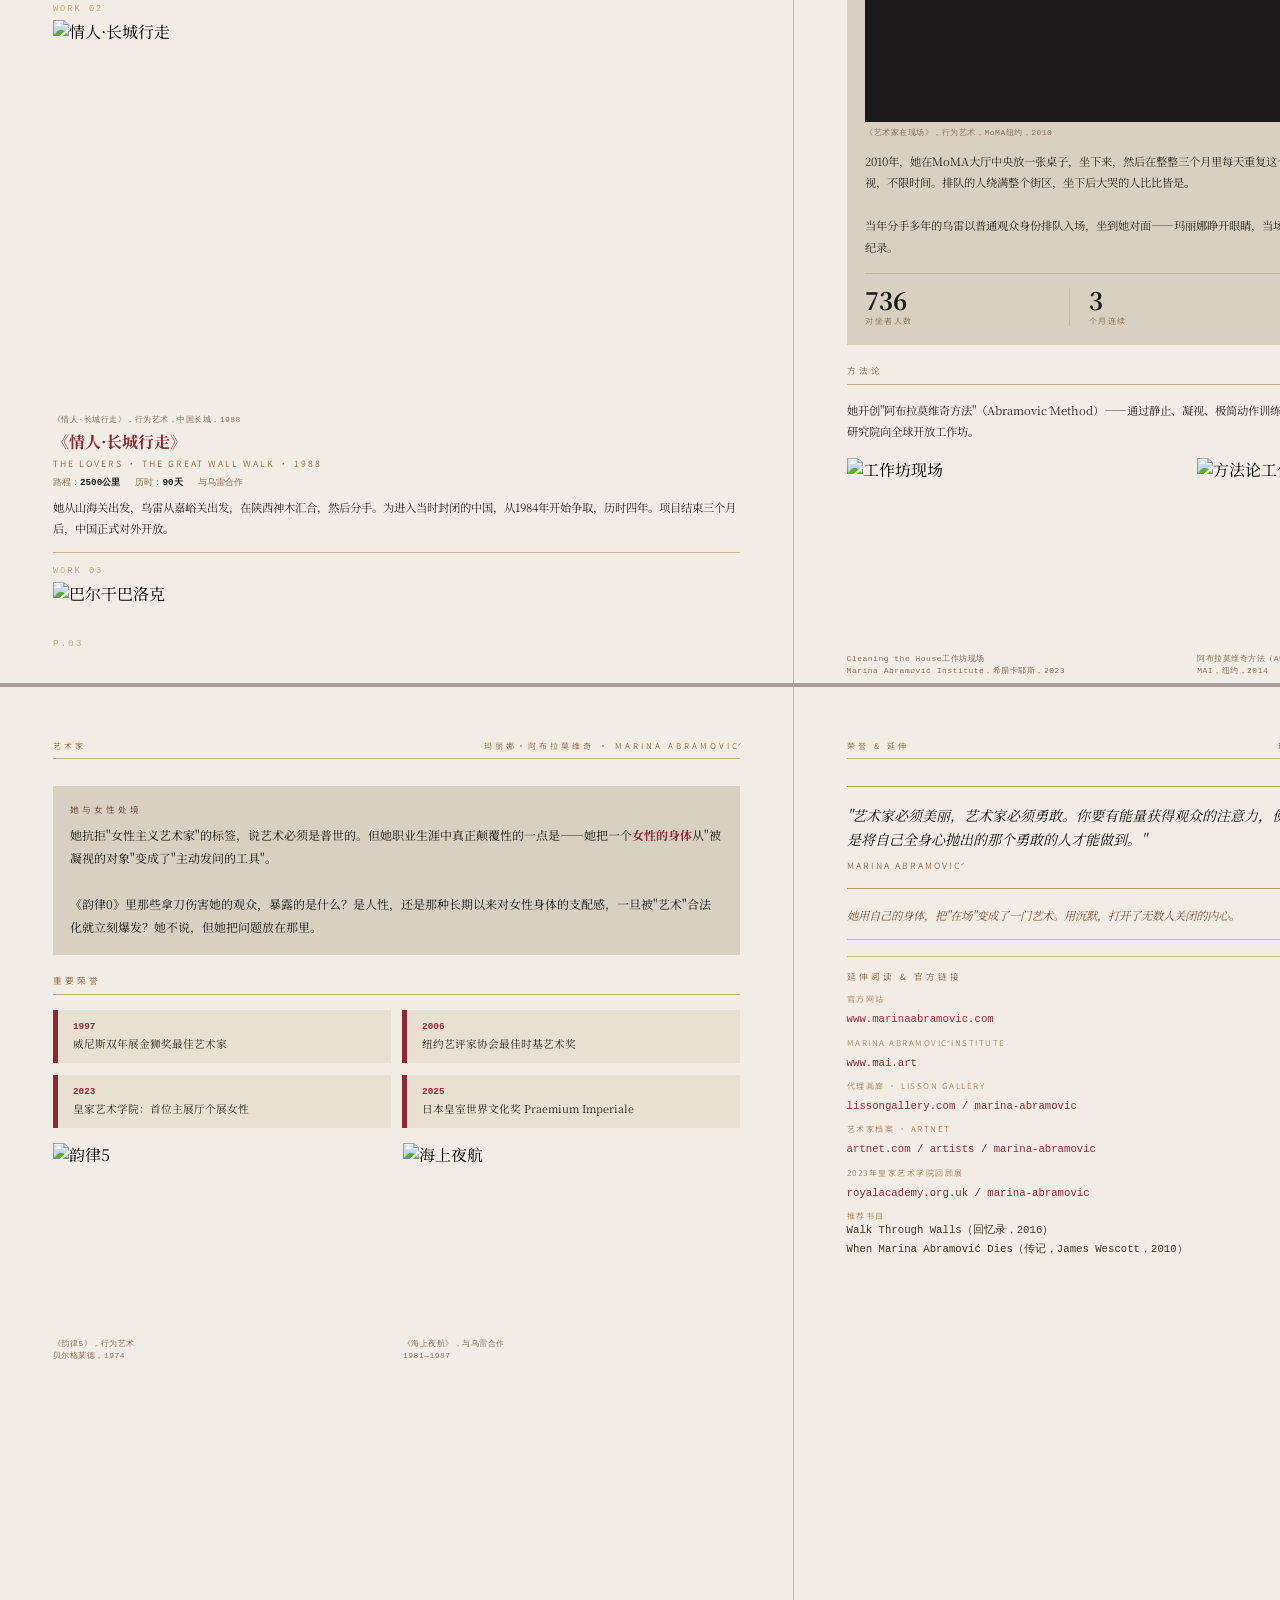
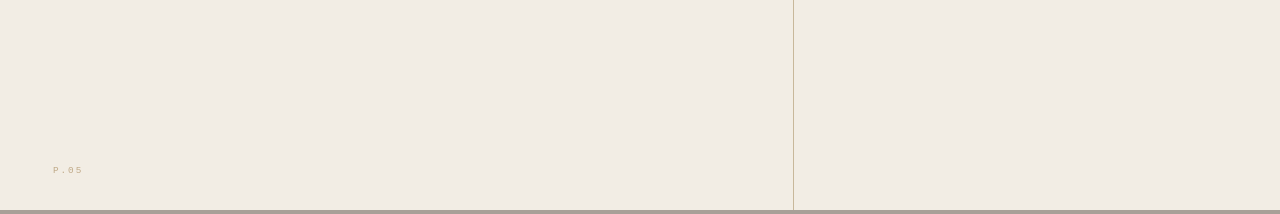
==== commit f81d5f1a: "Add files via upload" ====
--- a/artists/01_marina-abramovic/index.html
+++ b/artists/01_marina-abramovic/index.html
@@ -2,184 +2,275 @@
 <html lang="zh">
 <head>
 <meta charset="UTF-8">
-<meta name="viewport" content="width=device-width, initial-scale=1.0">
-<title>01 玛丽娜·阿布拉莫维奇 · 50位当代女性艺术家</title>
-<link rel="stylesheet" href="../../shared/style.css">
+<title>01 玛丽娜·阿布拉莫维奇 · 50位当代女性艺术家 · A3画册版</title>
 <style>
-/* ── Page 1 cover layout ── */
-.p1-num  { position:absolute; top:14mm; left:var(--pad); font-family:var(--mono); font-size:8pt; letter-spacing:4px; color:var(--gold); }
-.p1-meta { position:absolute; top:14mm; right:var(--pad); text-align:right; font-family:var(--mono); font-size:7pt; letter-spacing:1.5px; color:#8A6848; line-height:2; }
-.p1-name-block { position:absolute; top:30mm; left:var(--pad); right:var(--pad); }
-.p1-name-cn { font-size:68pt; font-weight:900; color:var(--ink); line-height:0.85; letter-spacing:-2mm; }
-.p1-name-en { font-family:var(--sans); font-size:8pt; letter-spacing:5px; color:#8A5040; text-transform:uppercase; margin-top:4mm; }
-.p1-photo { position:absolute; top:80mm; left:var(--pad); right:var(--pad); height:110mm; overflow:hidden; }
-.p1-caption-area { position:absolute; top:193mm; left:var(--pad); right:var(--pad); }
-.p1-hook { position:absolute; top:206mm; left:var(--pad); right:var(--pad); padding:4mm 4mm 4mm 6mm; border-left:1.2mm solid var(--wine); }
-.p1-hook-text { font-size:11.5pt; font-style:italic; color:var(--ink); line-height:1.6; }
-.hook-accent { color:var(--wine); font-style:normal; font-weight:700; }
-
-/* ── Page inner wrapper ── */
-.inner { position:absolute; top:24mm; left:var(--pad); right:var(--pad); bottom:18mm; }
-
-/* ── Page 4 spotlight hero ── */
-.hero { position:absolute; top:0; left:0; right:0; height:95mm; overflow:hidden; background:var(--ink); }
-.hero-caption { position:absolute; top:98mm; left:var(--pad); right:var(--pad); }
-.spotlight-body { position:absolute; top:110mm; left:var(--pad); right:var(--pad); }
-.stat-strip-abs { position:absolute; bottom:28mm; left:var(--pad); right:var(--pad); }
+@import url('https://fonts.googleapis.com/css2?family=Noto+Serif+SC:wght@300;400;700;900&family=Noto+Sans+SC:wght@300;400;700&display=swap');
+
+* { margin: 0; padding: 0; box-sizing: border-box; }
+
+@page { size: 420mm 297mm landscape; margin: 0; }
+
+@media print {
+  * {
+    -webkit-print-color-adjust: exact !important;
+    print-color-adjust: exact !important;
+  }
+  html, body { width: 420mm; height: 297mm; }
+  .no-print { display: none !important; }
+  .spread { page-break-after: always; page-break-inside: avoid; }
+  .spread:last-child { page-break-after: avoid; }
+}
+
+:root {
+  --bg:      #F2EDE4;
+  --bg-dk:   #D8D0C0;
+  --ink:     #1A1A18;
+  --ink-m:   #2C2820;
+  --ink-l:   #3A3828;
+  --gold:    #9A7B5A;
+  --gold-lt: #C0AA88;
+  --gold-pl: #E8E0D0;
+  --wine:    #8B2A35;
+  --rule:    #C8B89A;
+  --mono:    'Courier New', monospace;
+  --serif:   'Noto Serif SC', Georgia, serif;
+  --sans:    'Noto Sans SC', sans-serif;
+  --pad:     14mm;
+}
+
+body { font-family: var(--serif); background: #A8A098; width: 420mm; margin: 0 auto; }
+
+.spread {
+  display: grid;
+  grid-template-columns: 210mm 210mm;
+  width: 420mm;
+  height: 297mm;
+  background: var(--bg);
+  margin: 0 auto 4px;
+  overflow: hidden;
+}
+
+.page-l {
+  width: 210mm; height: 297mm;
+  padding: var(--pad);
+  position: relative; overflow: hidden;
+  border-right: 0.3mm solid var(--rule);
+  background: var(--bg);
+}
+.page-r {
+  width: 210mm; height: 297mm;
+  padding: var(--pad);
+  position: relative; overflow: hidden;
+  background: var(--bg);
+}
+
+.img-fill { width: 100%; height: 100%; object-fit: cover; display: block; }
+.img-fit  { width: 100%; height: auto; display: block; object-fit: cover; }
+.img-caption { font-family: var(--mono); font-size: 6pt; color: #8A7060; letter-spacing: 0.5px; line-height: 1.5; margin-top: 1.5mm; }
+
+.rh { display: flex; justify-content: space-between; margin-bottom: 7mm; font-family: var(--sans); font-size: 6pt; letter-spacing: 3px; color: var(--gold); text-transform: uppercase; padding-bottom: 2mm; border-bottom: 0.3mm solid var(--gold-lt); }
+
+.pg { position: absolute; bottom: 9mm; font-family: var(--mono); font-size: 7pt; color: var(--gold-lt); letter-spacing: 2px; }
+.pg.l { left: var(--pad); }
+.pg.r { right: var(--pad); }
+
+.sec { font-family: var(--sans); font-size: 6.5pt; letter-spacing: 3px; color: var(--gold); text-transform: uppercase; padding-bottom: 2mm; border-bottom: 0.3mm solid var(--gold-lt); margin-bottom: 4mm; }
+.bp { font-size: 9pt; line-height: 1.9; color: var(--ink-m); }
+.bp + .bp { margin-top: 3mm; }
+.hr { height: 0.3mm; background: var(--rule); margin: 4mm 0; }
+.vs { height: 4mm; }
+
+.cover-num  { font-family: var(--mono); font-size: 7.5pt; letter-spacing: 4px; color: var(--gold); }
+.cover-meta { font-family: var(--mono); font-size: 7pt; letter-spacing: 1.5px; color: #8A6848; line-height: 1.9; text-align: right; }
+.name-cn    { font-size: 56pt; font-weight: 900; color: var(--ink); line-height: 0.85; letter-spacing: -1.5mm; margin-top: 4mm; }
+.name-en    { font-family: var(--sans); font-size: 7.5pt; letter-spacing: 5px; color: #8A5040; text-transform: uppercase; margin-top: 3mm; }
+.tags       { display: flex; flex-wrap: wrap; gap: 3px; margin: 4mm 0; }
+.tag        { font-family: var(--sans); font-size: 6pt; color: #7A5840; letter-spacing: 1px; text-transform: uppercase; padding: 1px 4px; border-bottom: 0.3mm solid #B09070; }
+.hook       { font-size: 11pt; font-style: italic; color: var(--ink); line-height: 1.6; padding: 3.5mm 3.5mm 3.5mm 5mm; border-left: 1.2mm solid var(--wine); margin-top: 5mm; }
+.ha         { color: var(--wine); font-style: normal; font-weight: 700; }
+
+.tl { display: grid; grid-template-columns: 16mm 1fr; gap: 2mm 3mm; }
+.ty { font-family: var(--mono); font-size: 7pt; color: var(--wine); font-weight: 700; padding-top: 1px; }
+.tt { font-size: 8.5pt; line-height: 1.7; color: var(--ink-l); }
+
+.wh  { font-size: 22pt; font-weight: 700; color: var(--ink); letter-spacing: -0.3mm; margin-bottom: 1mm; }
+.ws  { font-family: var(--sans); font-size: 6.5pt; letter-spacing: 3px; color: var(--gold); text-transform: uppercase; margin-bottom: 5mm; }
+.wb  { padding: 3.5mm 0; border-top: 0.3mm solid var(--rule); }
+.wb:last-child { border-bottom: 0.3mm solid var(--rule); }
+.wn  { font-family: var(--mono); font-size: 6.5pt; letter-spacing: 2px; color: var(--gold-lt); margin-bottom: 1.5mm; }
+.wc  { font-size: 12pt; font-weight: 700; color: var(--wine); line-height: 1.1; }
+.we  { font-family: var(--sans); font-size: 6.5pt; letter-spacing: 2px; color: var(--gold); text-transform: uppercase; margin: 1.5mm 0 2mm; }
+.wm  { display: flex; gap: 4mm; margin-bottom: 2mm; flex-wrap: wrap; }
+.wmi { font-family: var(--mono); font-size: 7pt; color: #8A7060; }
+.wmi b { color: var(--ink); font-weight: 700; }
+.wd  { font-size: 8.5pt; line-height: 1.85; color: var(--ink-m); }
+.wf  { float: right; width: 44%; margin: 0 0 3mm 4mm; }
+.cf::after { content: ''; display: table; clear: both; }
+
+.sp-box  { background: var(--bg-dk); padding: 5mm; }
+.sp-kick { font-family: var(--sans); font-size: 6.5pt; letter-spacing: 3px; color: #8A5040; text-transform: uppercase; margin-bottom: 2mm; }
+.sp-t    { font-size: 16pt; font-weight: 700; color: var(--ink); margin-bottom: 1mm; }
+.sp-e    { font-family: var(--sans); font-size: 6.5pt; letter-spacing: 2px; color: var(--gold); text-transform: uppercase; margin-bottom: 3mm; }
+.sp-p    { font-size: 8.5pt; line-height: 1.9; color: var(--ink-m); }
+
+.stats { display: flex; border-top: 0.3mm solid var(--rule); padding-top: 3.5mm; margin-top: 4mm; }
+.si    { flex: 1; }
+.si + .si { border-left: 0.3mm solid var(--rule); padding-left: 5mm; }
+.sn  { font-size: 18pt; font-weight: 700; color: var(--ink); line-height: 1; }
+.sl  { font-family: var(--sans); font-size: 6pt; letter-spacing: 1.5px; color: var(--gold); text-transform: uppercase; margin-top: 1mm; }
+
+.g2 { display: grid; grid-template-columns: 1fr 1fr; gap: 3.5mm; }
+
+.fb     { background: var(--bg-dk); padding: 4.5mm; }
+.fb-k   { font-family: var(--sans); font-size: 6.5pt; letter-spacing: 3px; color: #7A5040; text-transform: uppercase; margin-bottom: 2.5mm; }
+.fb-p   { font-size: 9pt; line-height: 1.9; color: var(--ink); }
+.fb-acc { color: var(--wine); font-weight: 700; }
+
+.ag { display: grid; grid-template-columns: 1fr 1fr; gap: 3mm; margin-top: 3mm; }
+.ai { padding: 3mm 4mm; background: var(--gold-pl); border-left: 1.5mm solid var(--wine); }
+.ay { font-family: var(--mono); font-size: 7pt; color: var(--wine); font-weight: 700; }
+.at { font-size: 8pt; color: var(--ink-m); margin-top: 1mm; line-height: 1.5; }
+
+.qb { padding: 4.5mm 0; border-top: 0.3mm solid #B09870; border-bottom: 0.3mm solid #B09870; margin: 4.5mm 0; }
+.qt { font-size: 10.5pt; font-style: italic; color: var(--ink); line-height: 1.7; }
+.qa { font-family: var(--sans); font-size: 6.5pt; letter-spacing: 2px; color: var(--gold); margin-top: 2mm; text-transform: uppercase; }
+.cl { font-size: 8.5pt; font-style: italic; color: #7A5840; line-height: 1.6; }
+
+.lk  { margin-top: 4mm; padding-top: 3.5mm; border-top: 0.3mm solid var(--rule); }
+.lkh { font-family: var(--sans); font-size: 6.5pt; letter-spacing: 3px; color: var(--gold); text-transform: uppercase; margin-bottom: 3mm; }
+.lr  { margin-bottom: 2.5mm; }
+.lt  { font-family: var(--sans); font-size: 6pt; letter-spacing: 1.5px; color: #B09070; text-transform: uppercase; }
+.lu  { font-family: var(--mono); font-size: 8pt; color: var(--wine); text-decoration: none; }
+.lu:hover { text-decoration: underline; }
+.ln  { font-family: var(--mono); font-size: 8pt; color: var(--ink-l); line-height: 1.8; }
+
+.export-bar { width: 420mm; text-align: center; padding: 10px; background: #2C2418; font-family: var(--mono); font-size: 10px; color: var(--gold-lt); }
+.export-bar strong { color: #F0EBE0; }
 </style>
 </head>
 <body>
 
-<!-- ══ PAGE 1 · 封面 ══ -->
-<div class="page" style="height:297mm">
-  <div class="p1-num">01 / 50</div>
-  <div class="p1-meta">1946 —<br>贝尔格莱德，南斯拉夫<br><span style="color:var(--wine)">行为艺术</span></div>
-
-  <div class="p1-name-block">
-    <div class="p1-name-cn">玛丽娜·<br>阿布拉<br>莫维奇</div>
-    <div class="p1-name-en">Marina Abramović</div>
-    <div class="tags" style="margin-top:4mm">
+<div class="export-bar no-print">
+  <strong>导出PDF：</strong>Cmd+P → 存储为PDF → 纸张：A3 → 方向：横向 → 缩放：无 → 取消页眉页脚 → 存储
+</div>
+
+<!-- ════ SPREAD 1 · 封面 + 人物介绍 ════ -->
+<div class="spread">
+
+  <div class="page-l">
+    <div style="display:flex;justify-content:space-between;align-items:flex-start;margin-bottom:4mm">
+      <div class="cover-num">01 / 50</div>
+      <div class="cover-meta">1946 —<br>贝尔格莱德，南斯拉夫<br><span style="color:var(--wine)">行为艺术</span></div>
+    </div>
+    <div class="name-cn">玛丽娜·<br>阿布拉<br>莫维奇</div>
+    <div class="name-en">Marina Abramović</div>
+    <div class="tags">
       <span class="tag">行为艺术祖母</span>
       <span class="tag">身体极限</span>
       <span class="tag">观众参与</span>
       <span class="tag">持续性表演</span>
       <span class="tag">南斯拉夫</span>
     </div>
-  </div>
-
-  <div class="p1-photo">
-    <img class="img-fill" src="1.jpg" alt="玛丽娜·阿布拉莫维奇肖像">
-  </div>
-  <div class="p1-caption-area">
+    <div style="width:100%;height:108mm;overflow:hidden;background:#1A1410">
+      <img class="img-fill" src="1.jpg" alt="玛丽娜·阿布拉莫维奇肖像">
+    </div>
     <div class="img-caption">玛丽娜·阿布拉莫维奇，贝尔格莱德，1946年生</div>
-  </div>
-  <div class="p1-hook">
-    <div class="p1-hook-text">她在MoMA坐了三个月，什么都没做，却让无数人当场<span class="hook-accent">痛哭</span>。</div>
-  </div>
-
-  <div class="pg-num r">P.01</div>
+    <div class="hook">她在MoMA坐了三个月，什么都没做，却让无数人当场<span class="ha">痛哭</span>。</div>
+    <div class="pg r">P.01</div>
+  </div>
+
+  <div class="page-r">
+    <div class="rh"><span>艺术家</span><span>玛丽娜·阿布拉莫维奇 · Marina Abramović</span></div>
+    <div class="sec">她是谁</div>
+    <div class="bp">1946年生于贝尔格莱德，父母皆是南斯拉夫游击队高级军官，家庭以军事化方式管理。她在东正教祖母处度过幼年，在铁托时代"红色资产阶级"氛围中长大——特权与压抑并存。母亲要求她29岁以前每晚十点必须到家，但正是在这期间，她完成了那些最极端的身体行为作品。</div>
+    <div class="bp">她在贝尔格莱德美术学院受苏派绘画训练（1965—1970），后赴萨格勒布完成研究生课程（1972）。1976年移居阿姆斯特丹，认识了德国行为艺术家乌雷（Ulay），两人既是情侣也是艺术拍档，共同创作长达12年。</div>
+    <div class="bp">她自称"行为艺术的祖母"，却拒绝"女性主义艺术家"的标签——她说艺术必须是普世的。但她用自己的身体提出的问题，比任何宣言都更直接地触碰了女性处境。</div>
+    <div class="hr"></div>
+    <div class="sec">创作时间轴</div>
+    <div class="tl">
+      <div class="ty">1973</div><div class="tt">《韵律10》，爱丁堡，用刀扎指缝至流血；开始"韵律"系列</div>
+      <div class="ty">1974</div><div class="tt">《韵律5》躺进燃烧五芒星；《韵律0》将身体完全交由观众处置</div>
+      <div class="ty">1976—88</div><div class="tt">与乌雷合作，《海上夜航》《情人·长城》等系列</div>
+      <div class="ty">1988</div><div class="tt">《情人·长城行走》，各自从山海关、嘉峪关出发，相向而行后分手</div>
+      <div class="ty">1997</div><div class="tt">《巴尔干巴洛克》，威尼斯双年展金狮奖最佳艺术家</div>
+      <div class="ty">2010</div><div class="tt">《艺术家在现场》，MoMA，连续3个月，打破美术馆观众纪录</div>
+      <div class="ty">2012</div><div class="tt">创立Marina Abramović Institute（MAI），支持持续性表演艺术</div>
+      <div class="ty">2014</div><div class="tt">《512小时》，蛇形画廊，伦敦</div>
+      <div class="ty">2023</div><div class="tt">皇家艺术学院个展，首位在主展厅举办展览的女性艺术家</div>
+      <div class="ty">2026</div><div class="tt">威尼斯学院美术馆个展，该馆275年历史中首位在世女性艺术家</div>
+    </div>
+    <div class="pg l">P.02</div>
+  </div>
 </div>
 
-<!-- ══ PAGE 2 · 人物介绍 + 时间轴 ══ -->
-<div class="page" style="height:297mm">
-  <div class="running-head"><span class="rh">艺术家</span><span class="rh">玛丽娜·阿布拉莫维奇 · Marina Abramović</span></div>
-  <div class="inner">
-    <div class="sec-label">她是谁</div>
-    <div class="body-p">1946年生于贝尔格莱德，父母皆是南斯拉夫游击队高级军官，家庭以军事化方式管理。她在东正教祖母处度过幼年，在铁托时代"红色资产阶级"氛围中长大——特权与压抑并存。母亲要求她29岁以前每晚十点必须到家，但正是在这期间，她完成了那些最极端的身体行为作品。</div>
-    <div class="body-p">她在贝尔格莱德美术学院受苏派绘画训练（1965—1970），后赴萨格勒布完成研究生课程（1972）。1976年移居阿姆斯特丹，认识了德国行为艺术家乌雷（Ulay），两人既是情侣也是艺术拍档，共同创作长达12年。</div>
-    <div class="body-p">她自称"行为艺术的祖母"，却拒绝"女性主义艺术家"的标签——她说艺术必须是普世的。但她用自己的身体提出的问题，比任何宣言都更直接地触碰了女性处境。</div>
-
-    <div class="vspace-m"></div>
-    <div class="hr"></div>
-    <div class="vspace-m"></div>
-
-    <div class="sec-label">创作时间轴</div>
-    <div class="tl-grid">
-      <div class="tl-year">1973</div><div class="tl-text">《韵律10》，爱丁堡，用刀扎指缝至流血；开始"韵律"系列</div>
-      <div class="tl-year">1974</div><div class="tl-text">《韵律5》躺进燃烧五芒星；《韵律0》将身体完全交由观众处置</div>
-      <div class="tl-year">1976—88</div><div class="tl-text">与乌雷合作，《海上夜航》《情人·长城》等系列</div>
-      <div class="tl-year">1988</div><div class="tl-text">《情人·长城行走》，各自从山海关、嘉峪关出发，相向而行后分手</div>
-      <div class="tl-year">1997</div><div class="tl-text">《巴尔干巴洛克》，威尼斯双年展金狮奖最佳艺术家</div>
-      <div class="tl-year">2010</div><div class="tl-text">《艺术家在现场》，MoMA，连续3个月，打破美术馆观众纪录</div>
-      <div class="tl-year">2012</div><div class="tl-text">创立Marina Abramović Institute（MAI），支持持续性表演艺术</div>
-      <div class="tl-year">2014</div><div class="tl-text">《512小时》，蛇形画廊，伦敦，连续3个月</div>
-      <div class="tl-year">2023</div><div class="tl-text">皇家艺术学院个展，首位在主展厅举办展览的女性艺术家</div>
-      <div class="tl-year">2026</div><div class="tl-text">威尼斯学院美术馆个展，该馆275年历史中首位在世女性艺术家</div>
-    </div>
-  </div>
-  <div class="pg-num l">P.02</div>
-  <div class="pg-num r">玛丽娜·阿布拉莫维奇</div>
-</div>
-
-<!-- ══ PAGE 3 · 核心作品 ══ -->
-<div class="page" style="height:297mm">
-  <div class="running-head"><span class="rh">核心作品</span><span class="rh">玛丽娜·阿布拉莫维奇 · Marina Abramović</span></div>
-  <div class="inner">
-    <div class="works-title">核心作品</div>
-    <div class="works-sub">Selected Works</div>
-
-    <div class="work-block">
-      <div class="work-num">WORK 01</div>
+<!-- ════ SPREAD 2 · 核心作品 ════ -->
+<div class="spread">
+
+  <div class="page-l">
+    <div class="rh"><span>核心作品</span><span>玛丽娜·阿布拉莫维奇 · Marina Abramović</span></div>
+    <div class="wh">核心作品</div>
+    <div class="ws">Selected Works</div>
+
+    <div class="wb">
+      <div class="wn">WORK 01</div>
       <div class="cf">
-        <div class="work-float">
+        <div class="wf">
           <img class="img-fit" src="2.jpg" alt="韵律0" style="aspect-ratio:16/9">
           <div class="img-caption">《韵律0》，行为艺术<br>那不勒斯，1974</div>
         </div>
-        <div class="work-name-cn">《韵律0》</div>
-        <div class="work-name-en">Rhythm 0 · 1974</div>
-        <div class="work-meta">
-          <span class="wm">地点：<b>那不勒斯</b></span>
-          <span class="wm">时长：<b>6小时</b></span>
-        </div>
-        <div class="work-desc">桌上摆放76件物品——玫瑰、蜂蜜、剪刀、刀、一把上膛的手枪。她站在那里，任由观众对她做任何事。六小时后，当她作为人而非道具重新出现时，施暴者四散逃离。她当晚长出白发。</div>
-      </div>
-    </div>
-
-    <div class="work-block">
-      <div class="work-num">WORK 02</div>
+        <div class="wc">《韵律0》</div>
+        <div class="we">Rhythm 0 · 1974</div>
+        <div class="wm"><span class="wmi">地点：<b>那不勒斯</b></span><span class="wmi">时长：<b>6小时</b></span></div>
+        <div class="wd">桌上摆放76件物品——玫瑰、蜂蜜、剪刀、刀、一把上膛的手枪。她站在那里，任由观众对她做任何事。六小时后，当她作为人而非道具重新出现时，施暴者四散逃离。她当晚长出白发。</div>
+      </div>
+    </div>
+
+    <div class="wb">
+      <div class="wn">WORK 02</div>
       <img class="img-fit" src="3.jpg" alt="情人·长城行走" style="aspect-ratio:16/9;margin-bottom:2mm">
-      <div class="img-caption" style="margin-bottom:2.5mm">《情人·长城行走》，行为艺术，中国长城，1988</div>
-      <div class="work-name-cn">《情人·长城行走》</div>
-      <div class="work-name-en">The Lovers · The Great Wall Walk · 1988</div>
-      <div class="work-meta">
-        <span class="wm">路程：<b>2500公里</b></span>
-        <span class="wm">历时：<b>90天</b></span>
-        <span class="wm">与乌雷合作</span>
-      </div>
-      <div class="work-desc">她从山海关出发，乌雷从嘉峪关出发，相向而行，在陕西神木汇合，然后分手。为进入当时封闭的中国，她们从1984年开始争取，历时四年。项目结束三个月后，中国正式对外开放。</div>
-    </div>
-
-    <div class="work-block">
-      <div class="work-num">WORK 03</div>
+      <div class="img-caption" style="margin-bottom:2mm">《情人·长城行走》，行为艺术，中国长城，1988</div>
+      <div class="wc">《情人·长城行走》</div>
+      <div class="we">The Lovers · The Great Wall Walk · 1988</div>
+      <div class="wm"><span class="wmi">路程：<b>2500公里</b></span><span class="wmi">历时：<b>90天</b></span><span class="wmi">与乌雷合作</span></div>
+      <div class="wd">她从山海关出发，乌雷从嘉峪关出发，在陕西神木汇合，然后分手。为进入当时封闭的中国，从1984年开始争取，历时四年。项目结束三个月后，中国正式对外开放。</div>
+    </div>
+
+    <div class="wb">
+      <div class="wn">WORK 03</div>
       <img class="img-fit" src="4.jpg" alt="巴尔干巴洛克" style="aspect-ratio:16/9;margin-bottom:2mm">
-      <div class="img-caption" style="margin-bottom:2.5mm">《巴尔干巴洛克》，行为装置，威尼斯双年展，1997</div>
-      <div class="work-name-cn">《巴尔干巴洛克》</div>
-      <div class="work-name-en">Balkan Baroque · 1997</div>
-      <div class="work-meta">
-        <span class="wm">地点：<b>威尼斯双年展</b></span>
-        <span class="wm">时长：<b>4天×6小时</b></span>
-        <span class="wm" style="color:var(--wine)">金狮奖</span>
-      </div>
-      <div class="work-desc">她在2500根带血牛骨中坐下，边清洗骨头边唱南斯拉夫民谣。前南斯拉夫战争正酣。这是挽歌，是控诉，也是对一个已消亡的祖国的哀悼。</div>
-    </div>
-  </div>
-  <div class="pg-num l">P.03</div>
-</div>
-
-<!-- ══ PAGE 4 · Spotlight ══ -->
-<div class="page" style="height:297mm">
-  <div class="hero">
-    <img class="img-fill" src="5.jpg" alt="艺术家在现场">
-  </div>
-  <div class="hero-caption">
-    <div class="img-caption">《艺术家在现场》，行为艺术，MoMA纽约，2010</div>
-  </div>
-  <div class="spotlight-body">
-    <div class="sp-kicker">必须知道的作品 · Spotlight</div>
-    <div class="sp-title">《艺术家在现场》</div>
-    <div class="sp-en">The Artist Is Present · 2010 · MoMA, New York</div>
-    <div class="sp-text">2010年，她在MoMA大厅中央放一张桌子，坐下来，然后在整整三个月里每天重复这个动作。任何观众都可以在她对面坐下，和她对视，不限时间。<br><br>这件作品没有语言，没有表演，没有剧情。然而排队的人绕满整个街区，有人从凌晨开始等候，坐下后大哭的人比比皆是。<br><br>当年分手多年的乌雷以普通观众身份排队入场，坐到她对面——玛丽娜睁开眼睛，当场破例伸出双手。那场展览打破MoMA历史观展纪录。</div>
-  </div>
-  <div class="stat-strip-abs">
-    <div class="stat-strip">
-      <div class="stat-item"><div class="stat-n">736</div><div class="stat-l">对坐者人数</div></div>
-      <div class="stat-item"><div class="stat-n">3</div><div class="stat-l">个月连续</div></div>
-      <div class="stat-item"><div class="stat-n">50+</div><div class="stat-l">年创作生涯</div></div>
-    </div>
-  </div>
-  <div class="pg-num l">P.04</div>
-  <div class="pg-num r">玛丽娜·阿布拉莫维奇</div>
-</div>
-
-<!-- ══ PAGE 5 · 方法论 + 女性处境 ══ -->
-<div class="page" style="height:297mm">
-  <div class="running-head"><span class="rh">艺术家</span><span class="rh">玛丽娜·阿布拉莫维奇 · Marina Abramović</span></div>
-  <div class="inner">
-    <div class="sec-label">方法论</div>
-    <div class="body-p">她开创"阿布拉莫维奇方法"（Abramović Method）——通过静止、凝视、极简动作训练感知力，训练人对"当下时刻"的承受力。现通过MAI研究院向全球开放工作坊。</div>
-
-    <div class="vspace-m"></div>
-    <div class="img-2col">
+      <div class="img-caption" style="margin-bottom:2mm">《巴尔干巴洛克》，行为装置，威尼斯双年展，1997</div>
+      <div class="wc">《巴尔干巴洛克》</div>
+      <div class="we">Balkan Baroque · 1997</div>
+      <div class="wm"><span class="wmi">地点：<b>威尼斯双年展</b></span><span class="wmi">时长：<b>4天×6小时</b></span><span class="wmi" style="color:var(--wine)">金狮奖</span></div>
+      <div class="wd">她在2500根带血牛骨中坐下，边清洗骨头边唱南斯拉夫民谣。前南斯拉夫战争正酣。这是挽歌，是控诉，也是对一个已消亡的祖国的哀悼。</div>
+    </div>
+
+    <div class="pg l">P.03</div>
+  </div>
+
+  <div class="page-r">
+    <div class="rh"><span>核心作品</span><span>玛丽娜·阿布拉莫维奇 · Marina Abramović</span></div>
+
+    <div class="sp-box" style="margin-bottom:5mm">
+      <div class="sp-kick">必须知道的作品 · Spotlight</div>
+      <div class="sp-t">《艺术家在现场》</div>
+      <div class="sp-e">The Artist Is Present · 2010 · MoMA, New York</div>
+      <div style="width:100%;overflow:hidden;background:#1A1818">
+        <img class="img-fit" src="5.jpg" alt="艺术家在现场" style="aspect-ratio:16/9">
+      </div>
+      <div class="img-caption" style="margin-bottom:3mm">《艺术家在现场》，行为艺术，MoMA纽约，2010</div>
+      <div class="sp-p">2010年，她在MoMA大厅中央放一张桌子，坐下来，然后在整整三个月里每天重复这个动作。任何观众都可以在她对面坐下，和她对视，不限时间。排队的人绕满整个街区，坐下后大哭的人比比皆是。<br><br>当年分手多年的乌雷以普通观众身份排队入场，坐到她对面——玛丽娜睁开眼睛，当场破例伸出双手。那场展览打破MoMA历史观展纪录。</div>
+      <div class="stats">
+        <div class="si"><div class="sn">736</div><div class="sl">对坐者人数</div></div>
+        <div class="si"><div class="sn">3</div><div class="sl">个月连续</div></div>
+        <div class="si"><div class="sn">50+</div><div class="sl">年创作生涯</div></div>
+      </div>
+    </div>
+
+    <div class="sec">方法论</div>
+    <div class="bp" style="font-size:8.5pt">她开创"阿布拉莫维奇方法"（Abramović Method）——通过静止、凝视、极简动作训练感知力，训练人对"当下时刻"的承受力。现通过MAI研究院向全球开放工作坊。</div>
+    <div class="vs"></div>
+    <div class="g2">
       <div>
         <img class="img-fit" src="6.jpg" alt="工作坊现场" style="aspect-ratio:16/9">
         <div class="img-caption">Cleaning the House工作坊现场<br>Marina Abramović Institute，希腊卡耶斯，2023</div>
@@ -190,14 +281,31 @@
       </div>
     </div>
 
-    <div class="vspace-m"></div>
-    <div class="feminist-box">
-      <div class="fb-kicker">她与女性处境</div>
-      <div class="fb-text">她抗拒"女性主义艺术家"的标签，说艺术必须是普世的。但她职业生涯中真正颠覆性的一点是——她把一个<span class="fb-accent">女性的身体</span>从"被凝视的对象"变成了"主动发问的工具"。<br><br>《韵律0》里那些拿刀伤害她的观众，暴露的是什么？是人性，还是那种长期以来对女性身体的支配感，一旦被"艺术"合法化就立刻爆发？她不说，但她把问题放在那里。</div>
-    </div>
-
-    <div class="vspace-m"></div>
-    <div class="img-2col">
+    <div class="pg r">P.04</div>
+  </div>
+</div>
+
+<!-- ════ SPREAD 3 · 女性处境 + 荣誉 + 链接 ════ -->
+<div class="spread">
+
+  <div class="page-l">
+    <div class="rh"><span>艺术家</span><span>玛丽娜·阿布拉莫维奇 · Marina Abramović</span></div>
+
+    <div class="fb" style="margin-bottom:5mm">
+      <div class="fb-k">她与女性处境</div>
+      <div class="fb-p">她抗拒"女性主义艺术家"的标签，说艺术必须是普世的。但她职业生涯中真正颠覆性的一点是——她把一个<span class="fb-acc">女性的身体</span>从"被凝视的对象"变成了"主动发问的工具"。<br><br>《韵律0》里那些拿刀伤害她的观众，暴露的是什么？是人性，还是那种长期以来对女性身体的支配感，一旦被"艺术"合法化就立刻爆发？她不说，但她把问题放在那里。</div>
+    </div>
+
+    <div class="sec">重要荣誉</div>
+    <div class="ag">
+      <div class="ai"><div class="ay">1997</div><div class="at">威尼斯双年展金狮奖最佳艺术家</div></div>
+      <div class="ai"><div class="ay">2006</div><div class="at">纽约艺评家协会最佳时基艺术奖</div></div>
+      <div class="ai"><div class="ay">2023</div><div class="at">皇家艺术学院：首位主展厅个展女性</div></div>
+      <div class="ai"><div class="ay">2025</div><div class="at">日本皇室世界文化奖 Praemium Imperiale</div></div>
+    </div>
+
+    <div class="vs"></div>
+    <div class="g2">
       <div>
         <img class="img-fit" src="8.jpg" alt="韵律5" style="aspect-ratio:16/9">
         <div class="img-caption">《韵律5》，行为艺术<br>贝尔格莱德，1974</div>
@@ -207,44 +315,33 @@
         <div class="img-caption">《海上夜航》，与乌雷合作<br>1981—1987</div>
       </div>
     </div>
-  </div>
-  <div class="pg-num l">P.05</div>
-</div>
-
-<!-- ══ PAGE 6 · 荣誉 + 引言 + 链接 ══ -->
-<div class="page" style="height:297mm">
-  <div class="running-head"><span class="rh">荣誉 &amp; 延伸</span><span class="rh">玛丽娜·阿布拉莫维奇 · Marina Abramović</span></div>
-  <div class="inner">
-    <div class="sec-label">重要荣誉</div>
-    <div class="awards-grid">
-      <div class="award-item"><div class="award-yr">1997</div><div class="award-txt">威尼斯双年展金狮奖最佳艺术家</div></div>
-      <div class="award-item"><div class="award-yr">2006</div><div class="award-txt">纽约艺评家协会最佳时基艺术奖</div></div>
-      <div class="award-item"><div class="award-yr">2023</div><div class="award-txt">皇家艺术学院：首位主展厅个展女性</div></div>
-      <div class="award-item"><div class="award-yr">2025</div><div class="award-txt">日本皇室世界文化奖 Praemium Imperiale</div></div>
-    </div>
-
-    <div class="quote-wrap">
-      <div class="q-text">"艺术家必须美丽，艺术家必须勇敢。你要有能量获得观众的注意力，使他们投入其中感知你——而这一切必须是将自己全身心抛出的那个勇敢的人才能做到。"</div>
-      <div class="q-attr">Marina Abramović</div>
-    </div>
-    <div class="closing-line">她用自己的身体，把"在场"变成了一门艺术。用沉默，打开了无数人关闭的内心。</div>
-
-    <div class="vspace-m"></div>
+
+    <div class="pg l">P.05</div>
+  </div>
+
+  <div class="page-r">
+    <div class="rh"><span>荣誉 &amp; 延伸</span><span>玛丽娜·阿布拉莫维奇 · Marina Abramović</span></div>
+
+    <div class="qb">
+      <div class="qt">"艺术家必须美丽，艺术家必须勇敢。你要有能量获得观众的注意力，使他们投入其中感知你——而这一切必须是将自己全身心抛出的那个勇敢的人才能做到。"</div>
+      <div class="qa">Marina Abramović</div>
+    </div>
+    <div class="cl">她用自己的身体，把"在场"变成了一门艺术。用沉默，打开了无数人关闭的内心。</div>
+
     <div class="hr"></div>
-    <div class="vspace-m"></div>
-
-    <div class="links-section">
-      <div class="links-kicker">延伸阅读 &amp; 官方链接</div>
-      <div class="link-row"><div class="link-type">官方网站</div><a class="link-url" href="http://www.marinaabramovic.com" target="_blank">www.marinaabramovic.com</a></div>
-      <div class="link-row"><div class="link-type">Marina Abramović Institute</div><a class="link-url" href="https://www.mai.art" target="_blank">www.mai.art</a></div>
-      <div class="link-row"><div class="link-type">代理画廊 · Lisson Gallery</div><a class="link-url" href="https://www.lissongallery.com/artists/marina-abramovic" target="_blank">lissongallery.com / marina-abramovic</a></div>
-      <div class="link-row"><div class="link-type">艺术家档案 · Artnet</div><a class="link-url" href="https://www.artnet.com/artists/marina-abramovic/" target="_blank">artnet.com / artists / marina-abramovic</a></div>
-      <div class="link-row"><div class="link-type">2023年皇家艺术学院回顾展</div><a class="link-url" href="https://www.royalacademy.org.uk/exhibition/marina-abramovic" target="_blank">royalacademy.org.uk / marina-abramovic</a></div>
-      <div class="link-row"><div class="link-type">推荐书目</div><div class="link-note">Walk Through Walls（回忆录，2016）<br>When Marina Abramović Dies（传记，James Wescott，2010）</div></div>
-    </div>
-  </div>
-  <div class="pg-num l">P.06</div>
-  <div class="pg-num r">玛丽娜·阿布拉莫维奇</div>
+
+    <div class="lk">
+      <div class="lkh">延伸阅读 &amp; 官方链接</div>
+      <div class="lr"><div class="lt">官方网站</div><a class="lu" href="http://www.marinaabramovic.com" target="_blank">www.marinaabramovic.com</a></div>
+      <div class="lr"><div class="lt">Marina Abramović Institute</div><a class="lu" href="https://www.mai.art" target="_blank">www.mai.art</a></div>
+      <div class="lr"><div class="lt">代理画廊 · Lisson Gallery</div><a class="lu" href="https://www.lissongallery.com/artists/marina-abramovic" target="_blank">lissongallery.com / marina-abramovic</a></div>
+      <div class="lr"><div class="lt">艺术家档案 · Artnet</div><a class="lu" href="https://www.artnet.com/artists/marina-abramovic/" target="_blank">artnet.com / artists / marina-abramovic</a></div>
+      <div class="lr"><div class="lt">2023年皇家艺术学院回顾展</div><a class="lu" href="https://www.royalacademy.org.uk/exhibition/marina-abramovic" target="_blank">royalacademy.org.uk / marina-abramovic</a></div>
+      <div class="lr"><div class="lt">推荐书目</div><div class="ln">Walk Through Walls（回忆录，2016）<br>When Marina Abramović Dies（传记，James Wescott，2010）</div></div>
+    </div>
+
+    <div class="pg r">P.06</div>
+  </div>
 </div>
 
 </body>
